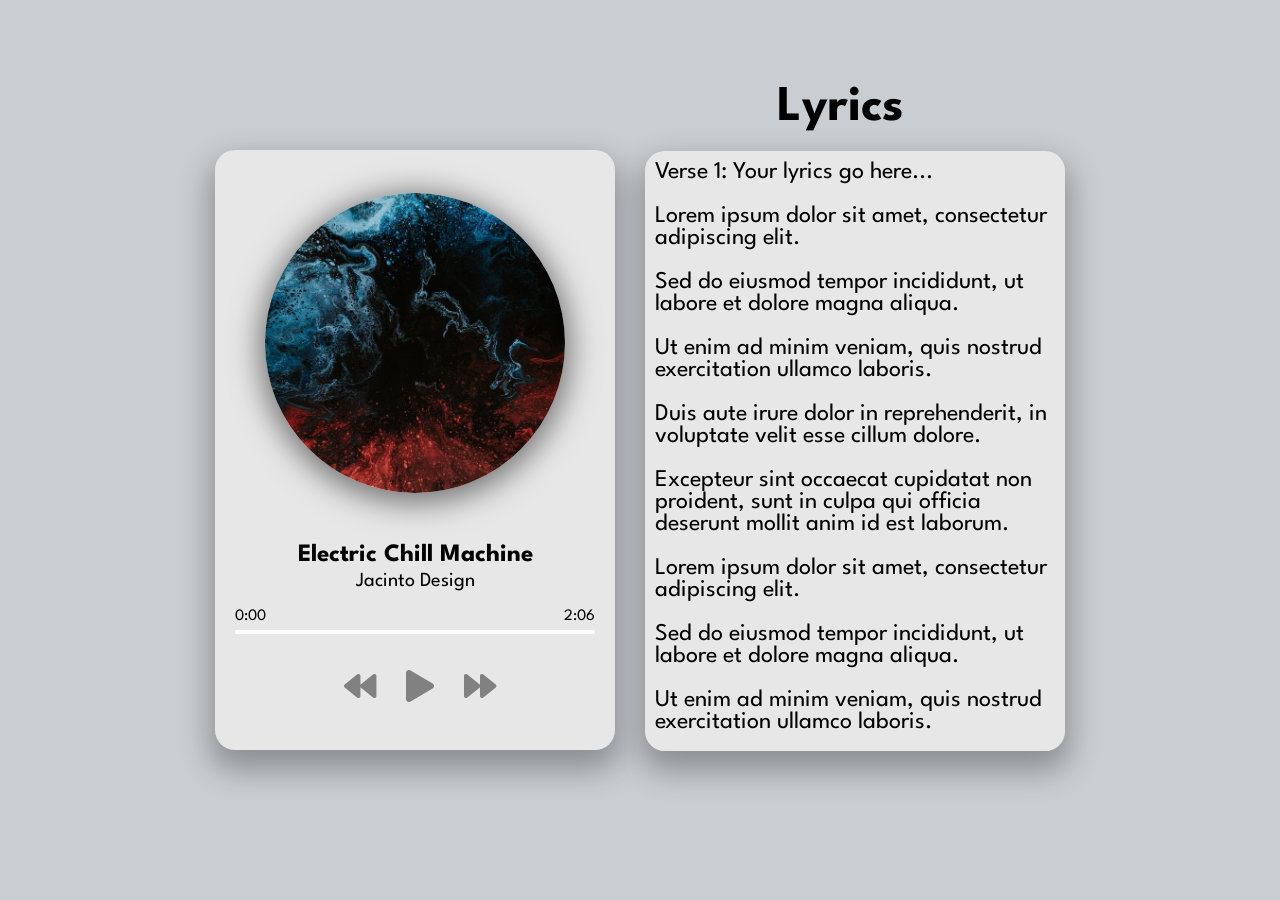
==== index.html @ 679d1bea "move file to home" ====
<!DOCTYPE html>
<html lang="en">
  <head>
    <meta charset="UTF-8" />
    <meta name="viewport" content="width=device-width, initial-scale=1.0" />
    <title>Music Player</title>
    <link rel="icon" type="image/png" href="favicon.png" />
    <link
      rel="stylesheet"
      href="https://cdnjs.cloudflare.com/ajax/libs/font-awesome/5.10.2/css/all.min.css"
    />
    <link rel="stylesheet" href="style.css" />
  </head>
  <body>
    <div class="player-container">
      <div class="inside-player-container">
        <!-- Song -->
        <div class="img-container">
          <img id="m-img" src="img/jacinto-1.jpg" alt="Album Art" />
        </div>
        <h1 id="title">Electric Chill Machine</h1>
        <h2 id="artist">Jacinto</h2>
        <audio src="music/jacinto-1.mp3"></audio>
        <!-- Progress -->
        <div class="progress-container" id="progress-container">
          <div class="progress" id="progress"></div>
          <div class="duration-wrapper">
            <span id="current-time">0:00</span>
            <span id="duration">2:06</span>
          </div>
        </div>
        <!-- Controls -->
        <div class="player-controls">
          <i class="fas fa-backward" id="prev" title="Previous"></i>
          <i class="fas fa-play" id="play" title="Play"></i>
          <i class="fas fa-forward" id="next" id="next" title="Next"></i>
        </div>
      </div>
    </div>
    <div class="lyric-box-container">
    <h1>Lyrics</h1>
    <div id="lyric-box">
    </div>
    </div>
    <!-- Script -->
    <script src="script.js"></script>
  </body>
</html>
---- style.css ----
/* Images created by: https://unsplash.com/@pawel_czerwinski */
@import url("https://fonts.googleapis.com/css2?family=League+Spartan:wght@100;200;300;400;500;600;700;800;900&family=Montserrat:ital,wght@0,100;0,200;0,300;0,400;0,500;0,600;0,700;0,800;0,900;1,100;1,200;1,300;1,400;1,500;1,600;1,700;1,800;1,900&display=swap");

html {
  box-sizing: border-box;
}

body {
  margin: 0;
  min-height: 100vh;
  background: #c9ced3;
  display: flex;
  justify-content: center;
  align-items: center;
  font-family: "League Spartan", sans-serif;
  font-size: 12px;
}

[hidden] {
  display: none !important;
}

.img-container {
  position: relative;
  top: -50px;
  left: 50px;
}

h1 {
  font-size: 25px;
  text-align: center;
  margin: 0;
}

h2 {
  font-size: 20px;
  text-align: center;
  font-weight: 400;
  margin: 5px 0 0;
}
.inside-player-container {
  position: relative;
  padding-top: 93px;
}

/* Progress */
.progress-container {
  background: #fff;
  border-radius: 5px;
  cursor: pointer;
  margin: 40px 20px;
  height: 4px;
  width: 90%;
}

.progress {
  background: #242323;
  border-radius: 5px;
  height: 100%;
  /* change this to show progress */
  width: 0;
  transition: width 0.1s linear;
}

.duration-wrapper {
  position: relative;
  top: -25px;
  display: flex;
  justify-content: space-between;
}

/* Controls */
.player-controls {
  position: relative;
  top: -4px;
  left: 120px;
  width: 200px;
  display: flex;
  justify-content: center;
}

.fas {
  font-size: 32px;
  color: rgb(129, 129, 129);
  margin-right: 30px;
  cursor: pointer;
  user-select: none;
}

.fas:hover {
  filter: brightness(60%);
}

.main-button {
  font-size: 40px;
  position: relative;
  top: 3px;
}

.player-container {
  height: 600px;
  width: 400px;
  background-color: #e7e7e7;
  border-radius: 20px;
  box-shadow: 0 15px 30px 5px rgba(0, 0, 0, 0.3);
}

.img-container {
  height: 300px;
  width: 300px;
  position: relative;
  top: -50px;
  left: 50px;
}

.img-container img {
  width: 100%;
  height: 100%;
  object-fit: cover;
  border-radius: 1000px;
  box-shadow: 0 5px 30px 5px rgba(0, 0, 0, 0.5);
}

.duration-wrapper span {
  font-size: 1rem;
}

/* Media Query: iPhone (Vertical) */
@media screen and (max-width: 376px) {
  .player-container {
    width: 90vw;
  }
  .img-container {
    left: 10vw;
    width: 70vw;
    height: 70vw;
  }

  h1 {
    font-size: 24px;
  }

  h2 {
    font-size: 16px;
  }

  .player-controls {
    top: 10px;
    width: 70vw;
    left: 15vw;
  }
}
/* style.css */
#lyric-box {
  height: 580px;
  width: 400px;
  background-color: #e7e7e7;
  border-radius: 20px;
  box-shadow: 0 15px 30px 5px rgba(0, 0, 0, 0.3);
  margin-left: 30px;
  /* style.css */
  overflow: auto;
  padding: 10px;
  font-size: x-large;
  display: flex;
  flex-direction: column;
}
.lyric-box-container {
  margin-bottom: 65px;
}
.lyric-box-container h1{
  font-size: 50px;
  padding-bottom:  20px
}
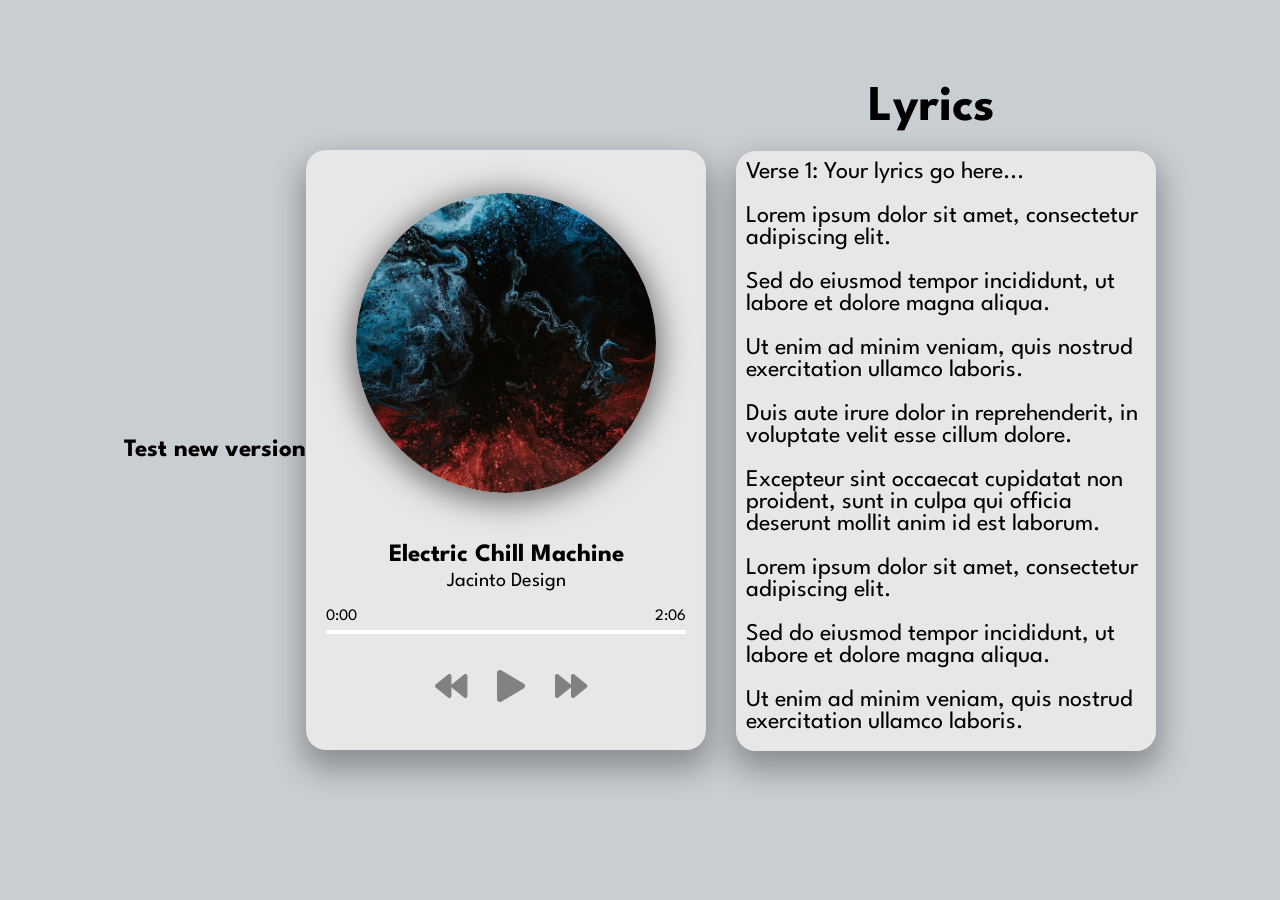
==== commit 77643485: "update index file" ====
--- a/index.html
+++ b/index.html
@@ -12,6 +12,7 @@
     <link rel="stylesheet" href="style.css" />
   </head>
   <body>
+    <h1>Test new version</h1>
     <div class="player-container">
       <div class="inside-player-container">
         <!-- Song -->
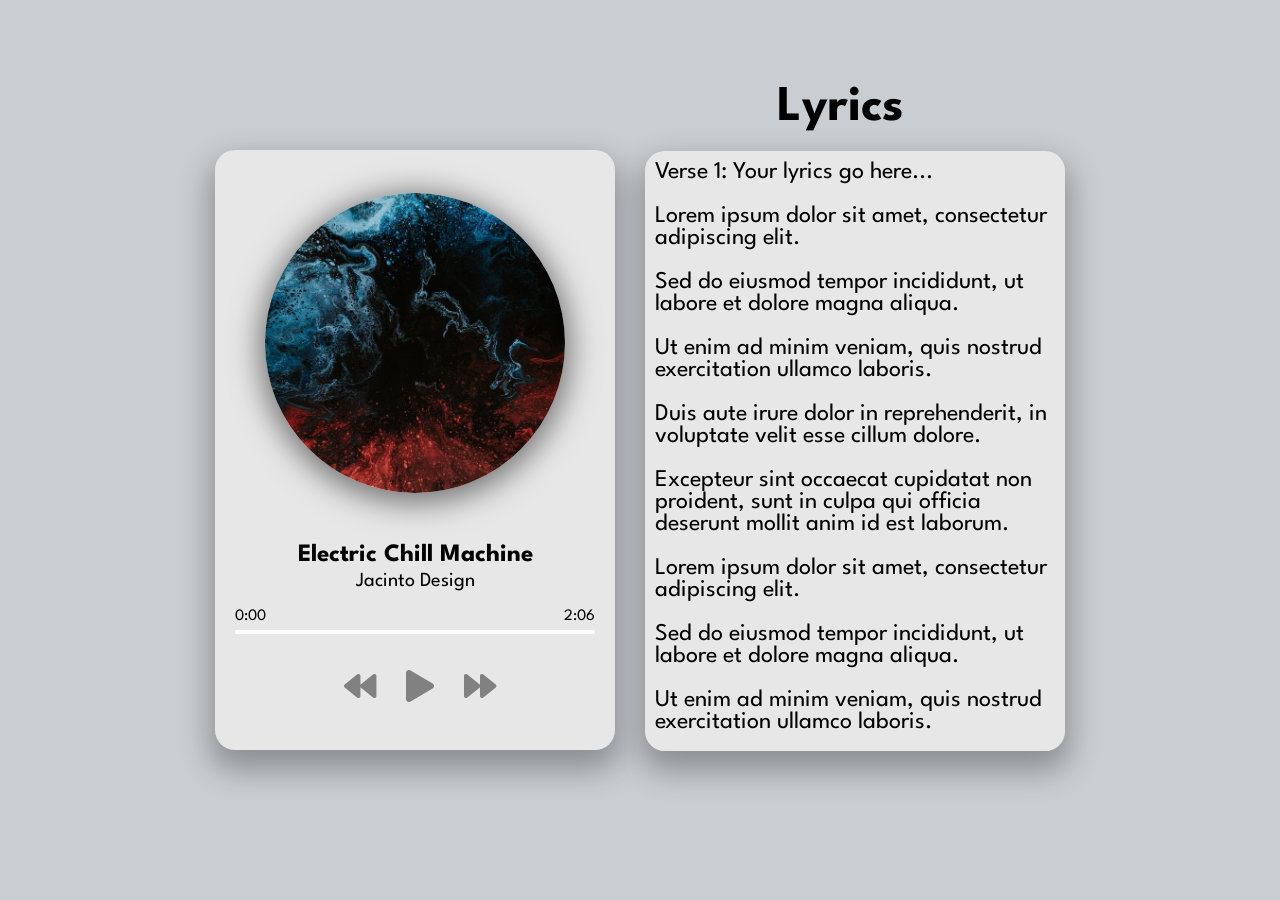
==== commit fda9f7a2: "remove text" ====
--- a/index.html
+++ b/index.html
@@ -12,7 +12,6 @@
     <link rel="stylesheet" href="style.css" />
   </head>
   <body>
-    <h1>Test new version</h1>
     <div class="player-container">
       <div class="inside-player-container">
         <!-- Song -->
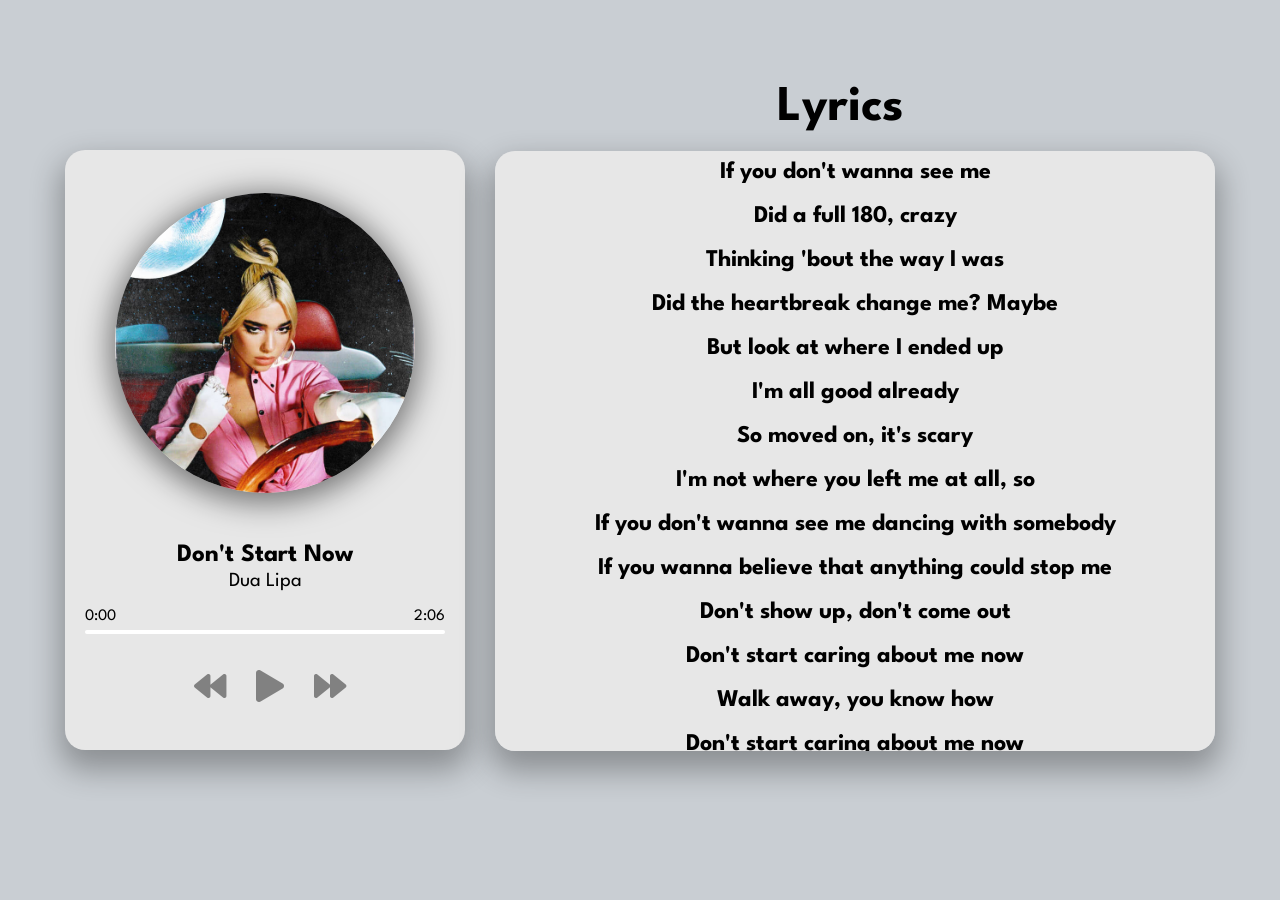
==== commit d21342cc: "add songs and covers" ====
--- a/index.html
+++ b/index.html
@@ -16,11 +16,11 @@
       <div class="inside-player-container">
         <!-- Song -->
         <div class="img-container">
-          <img id="m-img" src="img/jacinto-1.jpg" alt="Album Art" />
+          <img id="m-img" src="img/dont-start-now.png" alt="Album Art" />
         </div>
-        <h1 id="title">Electric Chill Machine</h1>
-        <h2 id="artist">Jacinto</h2>
-        <audio src="music/jacinto-1.mp3"></audio>
+        <h1 id="title">Don't Start Now</h1>
+        <h2 id="artist">Dua Lipa</h2>
+        <audio src="music/dont-start-now.mp3"></audio>
         <!-- Progress -->
         <div class="progress-container" id="progress-container">
           <div class="progress" id="progress"></div>
@@ -38,9 +38,59 @@
       </div>
     </div>
     <div class="lyric-box-container">
-    <h1>Lyrics</h1>
-    <div id="lyric-box">
-    </div>
+      <h1>Lyrics</h1>
+      <div id="lyrics-box">
+        <h1 id="lyrics">
+          If you don't wanna see me<br /><br />
+          Did a full 180, crazy<br /><br />
+          Thinking 'bout the way I was<br /><br />
+          Did the heartbreak change me? Maybe<br /><br />
+          But look at where I ended up<br /><br />
+          I'm all good already<br /><br />
+          So moved on, it's scary<br /><br />
+          I'm not where you left me at all, so<br /><br />
+          If you don't wanna see me dancing with somebody<br /><br />
+          If you wanna believe that anything could stop me<br /><br />
+          Don't show up, don't come out<br /><br />
+          Don't start caring about me now<br /><br />
+          Walk away, you know how<br /><br />
+          Don't start caring about me now<br /><br />
+          Aren't you the guy who tried to<br /><br />
+          Hurt me with the word "goodbye"?<br /><br />
+          Though it took some time to survive you<br /><br />
+          I'm better on the other side<br /><br />
+          I'm all good already<br /><br />
+          So moved on, it's scary<br /><br />
+          I'm not where you left me at all, so<br /><br />
+          If you don't wanna see me dancing with somebody<br /><br />
+          If you wanna believe that anything could stop me<br /><br />
+          Don't show up, don't come out<br /><br />
+          Don't start caring about me now<br /><br />
+          Walk away, you know how<br /><br />
+          Don't start caring about me now ('bout me now, 'bout me)<br /><br />
+          Oh, oh<br /><br />
+          Don't come out, out, out<br /><br />
+          Don't show up, up, up<br /><br />
+          Don't start now (oh)<br /><br />
+          Oh, oh<br /><br />
+          Don't come out, out<br /><br />
+          I'm not where you left me at all, so<br /><br />
+          If you don't wanna see me dancing with somebody<br /><br />
+          If you wanna believe that anything could stop me<br /><br />
+          Don't show up (don't show up), don't come out (don't come out)<br /><br />
+          Don't start caring about me now ('bout me now)<br /><br />
+          Walk away (walk away), you know how (you know how)<br /><br />
+          Don't start caring about me now (so)<br /><br />
+          Oh, oh<br /><br />
+          Don't come out, out, out<br /><br />
+          Don't show up, up, up<br /><br />
+          Walk away, walk away (so)<br /><br />
+          Oh, oh<br /><br />
+          Don't come out, out, out<br /><br />
+          Don't show up, up, up<br /><br />
+          Walk away, walk away, oh<br /><br />
+        </h1>
+      </div>
     </div>
     <!-- Script -->
     <script src="script.js"></script>
--- a/style.css
+++ b/style.css
@@ -151,9 +151,9 @@
   }
 }
 /* style.css */
-#lyric-box {
+#lyrics {
   height: 580px;
-  width: 400px;
+  width: 700px;
   background-color: #e7e7e7;
   border-radius: 20px;
   box-shadow: 0 15px 30px 5px rgba(0, 0, 0, 0.3);
